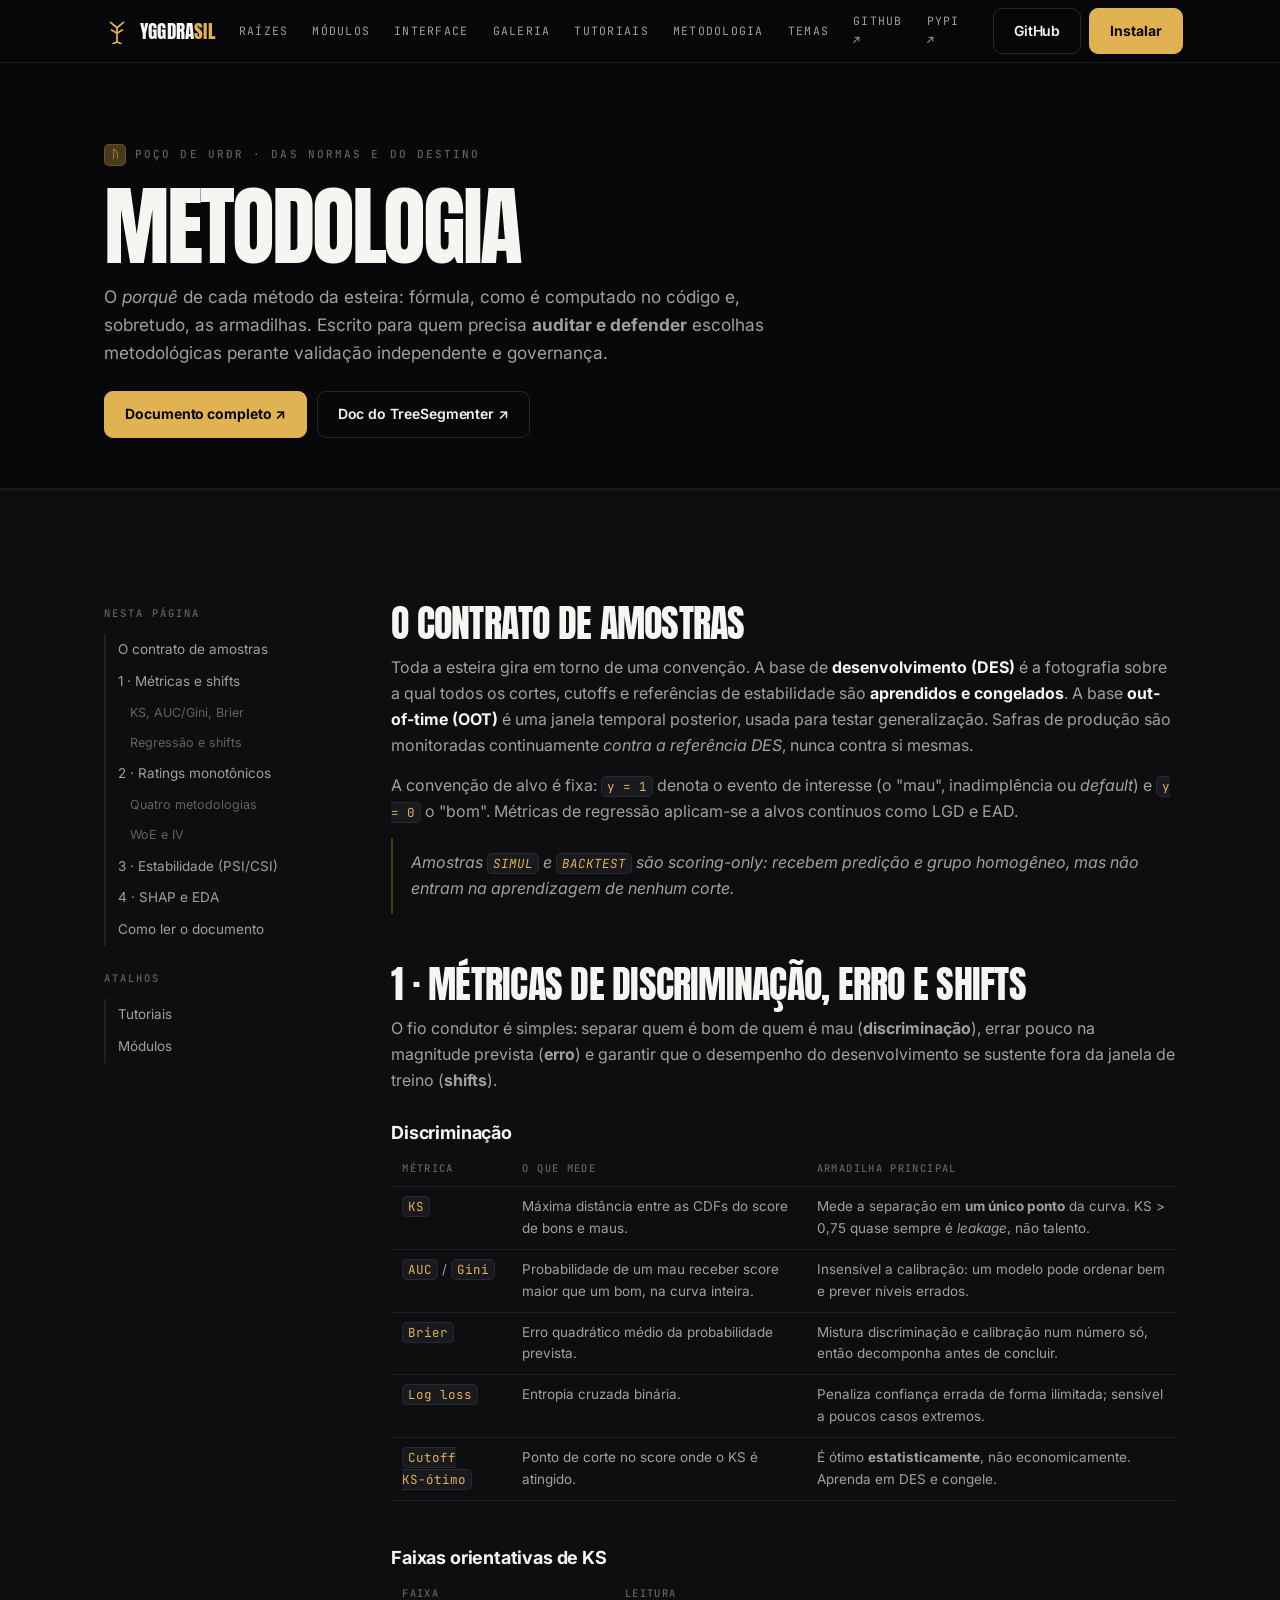
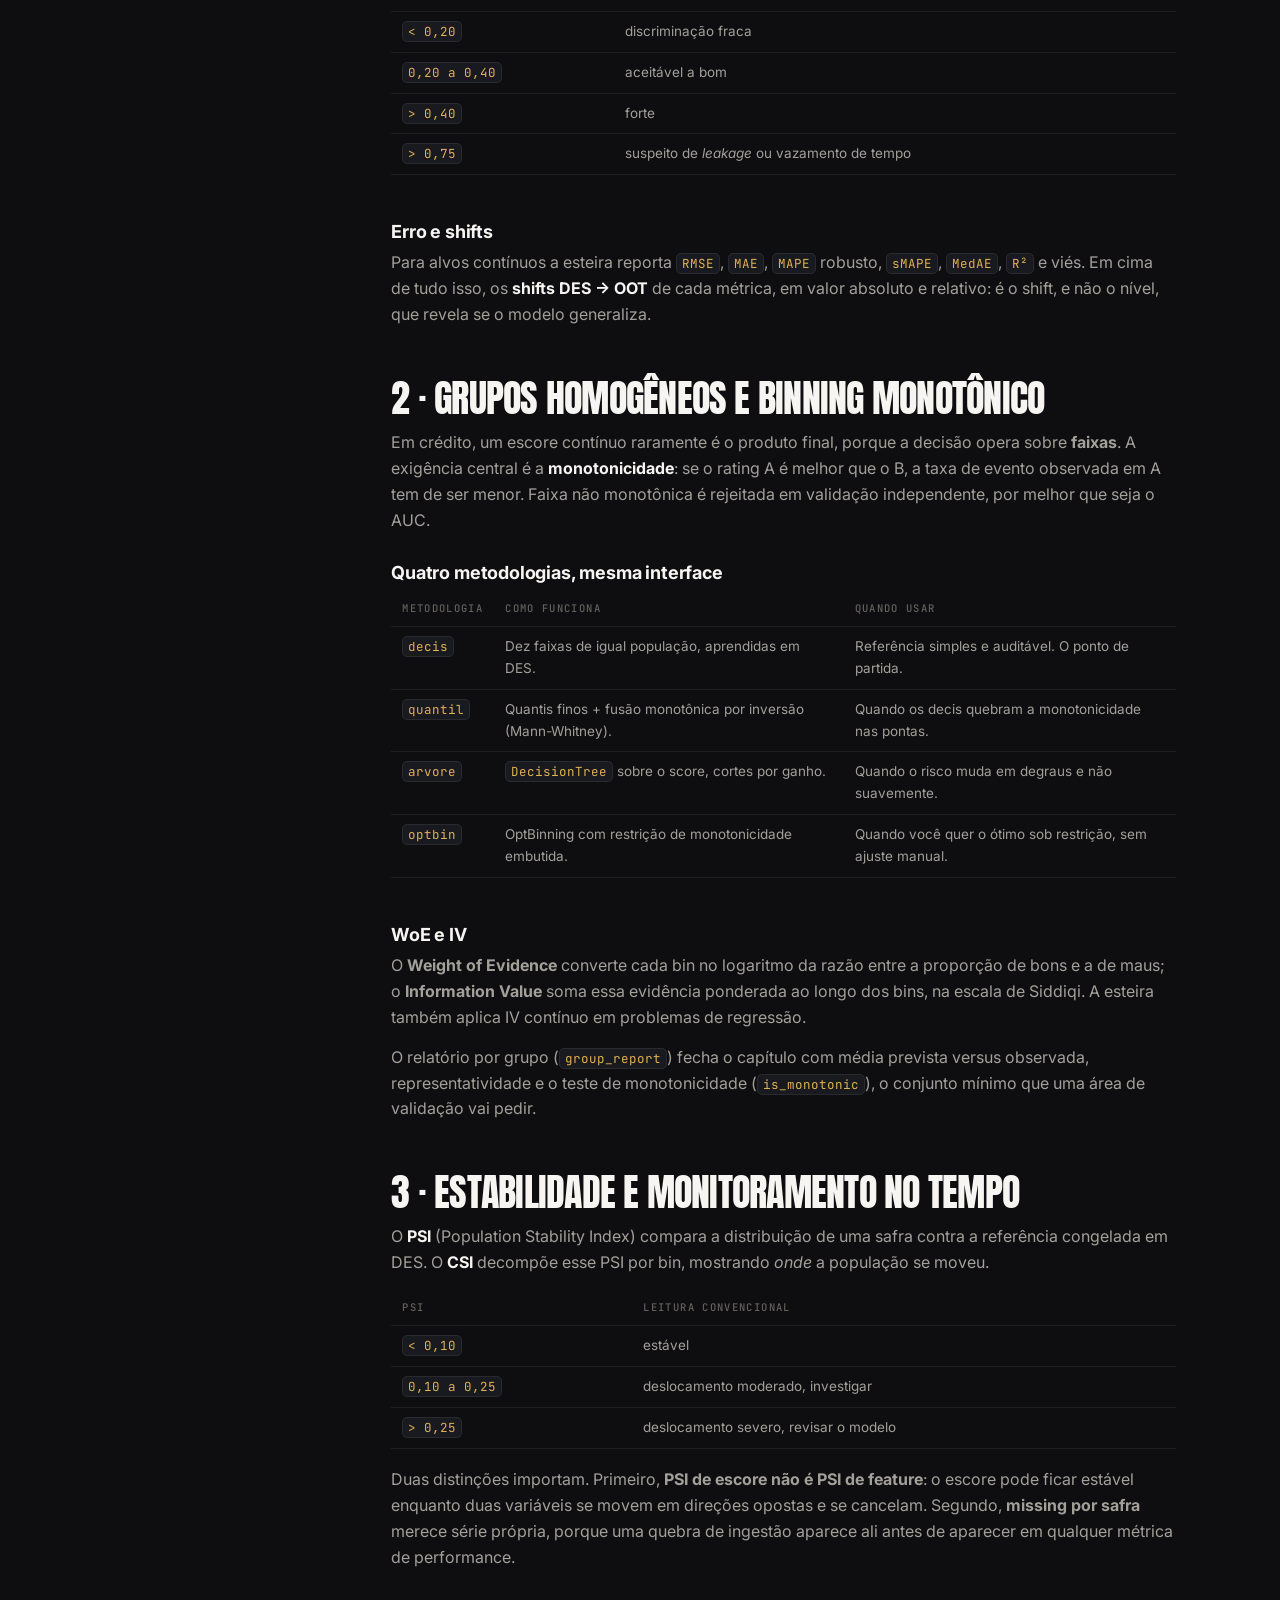
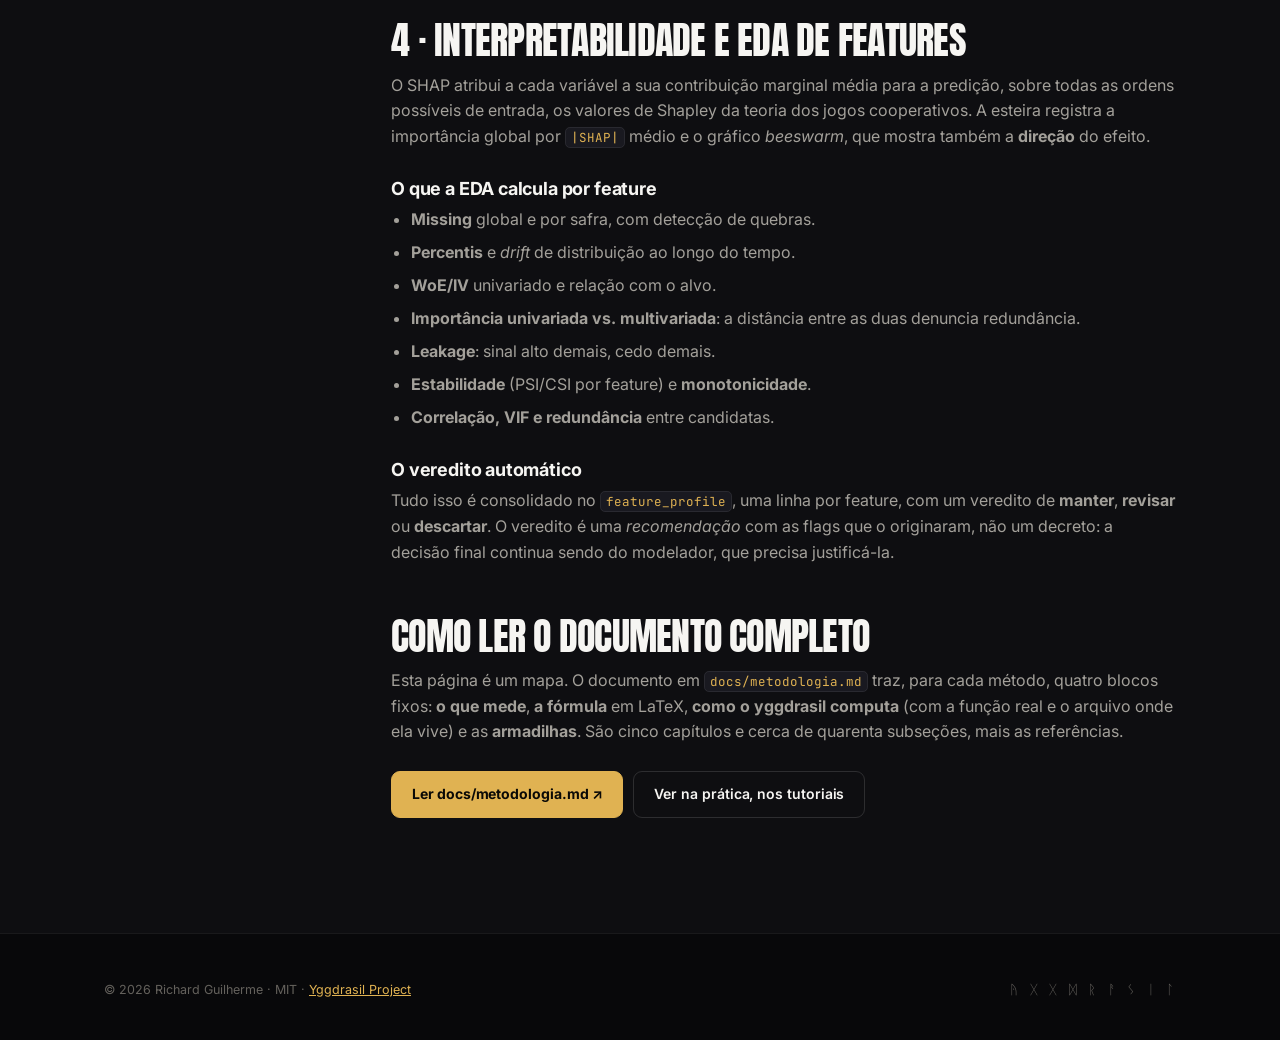
==== metodologia.html @ e8823ed9 "feat: site do Yggdrasil Project em GitHub Pages Site estático com temática de mitologia nórdica, sem" ====
<!doctype html>
<html lang="pt-BR">
<head>
<meta charset="utf-8">
<meta name="viewport" content="width=device-width, initial-scale=1">
<title>Metodologia · Yggdrasil Project</title>
<meta name="description" content="O porquê de cada método da esteira Yggdrasil: KS, AUC/Gini, shifts DES→OOT, ratings monotônicos, WoE/IV, PSI/CSI, SHAP e o veredito automático de EDA.">
<meta name="theme-color" content="#08080a">
<link rel="icon" href="data:image/svg+xml,%3Csvg xmlns='http://www.w3.org/2000/svg' viewBox='0 0 32 32'%3E%3Ctext y='26' font-size='26'%3E🌳%3C/text%3E%3C/svg%3E">
<link rel="preconnect" href="https://fonts.googleapis.com">
<link rel="preconnect" href="https://fonts.gstatic.com" crossorigin>
<link href="https://fonts.googleapis.com/css2?family=Anton&family=Inter:wght@400;500;600;700&family=JetBrains+Mono:wght@400;500&display=swap" rel="stylesheet">
<link rel="stylesheet" href="assets/css/site.css">
</head>
<body>

<a class="skip" href="#main">Pular para o conteúdo</a>

<nav class="nav">
  <div class="wrap nav__in">
    <a class="brand" href="index.html">
      <svg class="brand__mark" viewBox="0 0 24 24" fill="none" stroke="currentColor" stroke-width="1.6" stroke-linecap="round" aria-hidden="true">
        <path d="M12 22V9"/><path d="M12 9 6 4"/><path d="m12 9 6-5"/><path d="M12 14 7 11"/><path d="m12 14 5-3"/>
        <path d="M12 22 8 24"/><path d="m12 22 4 2"/>
      </svg>
      <span class="brand__txt">Yggdra<span>sil</span></span>
    </a>
    <div class="nav__links" data-navlinks>
      <a href="index.html#raizes">Raízes</a>
      <a href="index.html#ramos">Módulos</a>
      <a href="index.html#interface">Interface</a>
      <a href="index.html#galeria">Galeria</a>
      <a href="tutoriais.html">Tutoriais</a>
      <a href="metodologia.html">Metodologia</a>
      <a href="index.html#mundos">Temas</a>
      <a href="https://github.com/richardguilhermeds/Yggdrasil-Project" target="_blank" rel="noopener">GitHub ↗</a>
      <a href="https://pypi.org/project/yggdrasil-project/" target="_blank" rel="noopener">PyPI ↗</a>
    </div>
    <div class="nav__cta">
      <a class="btn" href="https://github.com/richardguilhermeds/Yggdrasil-Project" target="_blank" rel="noopener">GitHub</a>
      <a class="btn btn--solid" href="index.html#instalacao">Instalar</a>
      <button class="nav__burger" data-burger aria-label="Abrir menu" aria-expanded="false">
        <svg width="16" height="16" viewBox="0 0 16 16" fill="none" stroke="currentColor" stroke-width="1.6"><path d="M2 4h12M2 8h12M2 12h12"/></svg>
      </button>
    </div>
  </div>
</nav>

<main id="main">

<header class="page-hero">
  <div class="wrap">
    <p class="eyebrow"><span class="rune" aria-hidden="true">ᚢ</span> Poço de Urðr · das normas e do destino</p>
    <h1>Metodologia</h1>
    <p class="lede">
      O <i>porquê</i> de cada método da esteira: fórmula, como é computado no código e, sobretudo,
      as armadilhas. Escrito para quem precisa <b>auditar e defender</b> escolhas metodológicas
      perante validação independente e governança.
    </p>
    <div class="hero__actions" style="margin-top:24px">
      <a class="btn btn--solid" href="https://github.com/richardguilhermeds/Yggdrasil-Project/blob/main/docs/metodologia.md" target="_blank" rel="noopener">Documento completo ↗</a>
      <a class="btn" href="https://github.com/richardguilhermeds/Yggdrasil-Project/blob/main/docs/credit-risk/tree-segmenter.md" target="_blank" rel="noopener">Doc do TreeSegmenter ↗</a>
    </div>
  </div>
</header>

<section class="section">
  <div class="wrap doc">

    <aside class="toc">
      <h4>Nesta página</h4>
      <a href="#contrato">O contrato de amostras</a>
      <a href="#c1">1 · Métricas e shifts</a>
      <a class="sub" href="#c1">KS, AUC/Gini, Brier</a>
      <a class="sub" href="#c1">Regressão e shifts</a>
      <a href="#c2">2 · Ratings monotônicos</a>
      <a class="sub" href="#c2">Quatro metodologias</a>
      <a class="sub" href="#c2">WoE e IV</a>
      <a href="#c3">3 · Estabilidade (PSI/CSI)</a>
      <a href="#c4">4 · SHAP e EDA</a>
      <a href="#leitura">Como ler o documento</a>
      <h4 style="margin-top:24px">Atalhos</h4>
      <a href="tutoriais.html">Tutoriais</a>
      <a href="index.html#ramos">Módulos</a>
    </aside>

    <div class="prose">

      <h2 id="contrato">O contrato de amostras</h2>
      <p>
        Toda a esteira gira em torno de uma convenção. A base de <strong>desenvolvimento (DES)</strong>
        é a fotografia sobre a qual todos os cortes, cutoffs e referências de estabilidade são
        <strong>aprendidos e congelados</strong>. A base <strong>out-of-time (OOT)</strong> é uma janela
        temporal posterior, usada para testar generalização. Safras de produção são monitoradas
        continuamente <em>contra a referência DES</em>, nunca contra si mesmas.
      </p>
      <p>
        A convenção de alvo é fixa: <code>y = 1</code> denota o evento de interesse (o "mau",
        inadimplência ou <i>default</i>) e <code>y = 0</code> o "bom". Métricas de regressão aplicam-se
        a alvos contínuos como LGD e EAD.
      </p>
      <blockquote>
        Amostras <code>SIMUL</code> e <code>BACKTEST</code> são <i>scoring-only</i>: recebem predição e
        grupo homogêneo, mas não entram na aprendizagem de nenhum corte.
      </blockquote>

      <h2 id="c1">1 · Métricas de discriminação, erro e shifts</h2>
      <p>
        O fio condutor é simples: separar quem é bom de quem é mau (<b>discriminação</b>), errar pouco
        na magnitude prevista (<b>erro</b>) e garantir que o desempenho do desenvolvimento se sustente
        fora da janela de treino (<b>shifts</b>).
      </p>

      <h3>Discriminação</h3>
      <div class="scroll-x">
      <table>
        <tr><th>métrica</th><th>o que mede</th><th>armadilha principal</th></tr>
        <tr><td><code>KS</code></td><td>Máxima distância entre as CDFs do score de bons e maus.</td><td>Mede a separação em <b>um único ponto</b> da curva. KS &gt; 0,75 quase sempre é <i>leakage</i>, não talento.</td></tr>
        <tr><td><code>AUC</code> / <code>Gini</code></td><td>Probabilidade de um mau receber score maior que um bom, na curva inteira.</td><td>Insensível a calibração: um modelo pode ordenar bem e prever níveis errados.</td></tr>
        <tr><td><code>Brier</code></td><td>Erro quadrático médio da probabilidade prevista.</td><td>Mistura discriminação e calibração num número só, então decomponha antes de concluir.</td></tr>
        <tr><td><code>Log loss</code></td><td>Entropia cruzada binária.</td><td>Penaliza confiança errada de forma ilimitada; sensível a poucos casos extremos.</td></tr>
        <tr><td><code>Cutoff KS-ótimo</code></td><td>Ponto de corte no score onde o KS é atingido.</td><td>É ótimo <b>estatisticamente</b>, não economicamente. Aprenda em DES e congele.</td></tr>
      </table>
      </div>

      <h3>Faixas orientativas de KS</h3>
      <div class="scroll-x">
      <table>
        <tr><th>faixa</th><th>leitura</th></tr>
        <tr><td><code>&lt; 0,20</code></td><td>discriminação fraca</td></tr>
        <tr><td><code>0,20 a 0,40</code></td><td>aceitável a bom</td></tr>
        <tr><td><code>&gt; 0,40</code></td><td>forte</td></tr>
        <tr><td><code>&gt; 0,75</code></td><td>suspeito de <i>leakage</i> ou vazamento de tempo</td></tr>
      </table>
      </div>

      <h3>Erro e shifts</h3>
      <p>
        Para alvos contínuos a esteira reporta <code>RMSE</code>, <code>MAE</code>, <code>MAPE</code>
        robusto, <code>sMAPE</code>, <code>MedAE</code>, <code>R²</code> e viés. Em cima de tudo isso,
        os <strong>shifts DES → OOT</strong> de cada métrica, em valor absoluto e relativo: é o shift,
        e não o nível, que revela se o modelo generaliza.
      </p>

      <h2 id="c2">2 · Grupos homogêneos e binning monotônico</h2>
      <p>
        Em crédito, um escore contínuo raramente é o produto final, porque a decisão opera sobre
        <b>faixas</b>. A exigência central é a <strong>monotonicidade</strong>: se o rating A é melhor
        que o B, a taxa de evento observada em A tem de ser menor. Faixa não monotônica é rejeitada em
        validação independente, por melhor que seja o AUC.
      </p>

      <h3>Quatro metodologias, mesma interface</h3>
      <div class="scroll-x">
      <table>
        <tr><th>metodologia</th><th>como funciona</th><th>quando usar</th></tr>
        <tr><td><code>decis</code></td><td>Dez faixas de igual população, aprendidas em DES.</td><td>Referência simples e auditável. O ponto de partida.</td></tr>
        <tr><td><code>quantil</code></td><td>Quantis finos + fusão monotônica por inversão (Mann-Whitney).</td><td>Quando os decis quebram a monotonicidade nas pontas.</td></tr>
        <tr><td><code>arvore</code></td><td><code>DecisionTree</code> sobre o score, cortes por ganho.</td><td>Quando o risco muda em degraus e não suavemente.</td></tr>
        <tr><td><code>optbin</code></td><td>OptBinning com restrição de monotonicidade embutida.</td><td>Quando você quer o ótimo sob restrição, sem ajuste manual.</td></tr>
      </table>
      </div>

      <h3>WoE e IV</h3>
      <p>
        O <b>Weight of Evidence</b> converte cada bin no logaritmo da razão entre a proporção de bons e
        a de maus; o <b>Information Value</b> soma essa evidência ponderada ao longo dos bins, na escala
        de Siddiqi. A esteira também aplica IV contínuo em problemas de regressão.
      </p>
      <p>
        O relatório por grupo (<code>group_report</code>) fecha o capítulo com média prevista versus
        observada, representatividade e o teste de monotonicidade (<code>is_monotonic</code>), o
        conjunto mínimo que uma área de validação vai pedir.
      </p>

      <h2 id="c3">3 · Estabilidade e monitoramento no tempo</h2>
      <p>
        O <strong>PSI</strong> (Population Stability Index) compara a distribuição de uma safra contra
        a referência congelada em DES. O <strong>CSI</strong> decompõe esse PSI por bin, mostrando
        <i>onde</i> a população se moveu.
      </p>
      <div class="scroll-x">
      <table>
        <tr><th>PSI</th><th>leitura convencional</th></tr>
        <tr><td><code>&lt; 0,10</code></td><td>estável</td></tr>
        <tr><td><code>0,10 a 0,25</code></td><td>deslocamento moderado, investigar</td></tr>
        <tr><td><code>&gt; 0,25</code></td><td>deslocamento severo, revisar o modelo</td></tr>
      </table>
      </div>
      <p>
        Duas distinções importam. Primeiro, <b>PSI de escore não é PSI de feature</b>: o escore pode
        ficar estável enquanto duas variáveis se movem em direções opostas e se cancelam. Segundo,
        <b>missing por safra</b> merece série própria, porque uma quebra de ingestão aparece ali antes de
        aparecer em qualquer métrica de performance.
      </p>

      <h2 id="c4">4 · Interpretabilidade e EDA de features</h2>
      <p>
        O SHAP atribui a cada variável a sua contribuição marginal média para a predição, sobre todas
        as ordens possíveis de entrada, os valores de Shapley da teoria dos jogos cooperativos. A
        esteira registra a importância global por <code>|SHAP|</code> médio e o gráfico
        <i>beeswarm</i>, que mostra também a <b>direção</b> do efeito.
      </p>

      <h3>O que a EDA calcula por feature</h3>
      <ul>
        <li><b>Missing</b> global e por safra, com detecção de quebras.</li>
        <li><b>Percentis</b> e <i>drift</i> de distribuição ao longo do tempo.</li>
        <li><b>WoE/IV</b> univariado e relação com o alvo.</li>
        <li><b>Importância univariada vs. multivariada</b>: a distância entre as duas denuncia redundância.</li>
        <li><b>Leakage</b>: sinal alto demais, cedo demais.</li>
        <li><b>Estabilidade</b> (PSI/CSI por feature) e <b>monotonicidade</b>.</li>
        <li><b>Correlação, VIF e redundância</b> entre candidatas.</li>
      </ul>

      <h3>O veredito automático</h3>
      <p>
        Tudo isso é consolidado no <code>feature_profile</code>, uma linha por feature, com um
        veredito de <b>manter</b>, <b>revisar</b> ou <b>descartar</b>. O veredito é uma
        <i>recomendação</i> com as flags que o originaram, não um decreto: a decisão final continua
        sendo do modelador, que precisa justificá-la.
      </p>

      <h2 id="leitura">Como ler o documento completo</h2>
      <p>
        Esta página é um mapa. O documento em <code>docs/metodologia.md</code> traz, para cada método,
        quatro blocos fixos: <b>o que mede</b>, <b>a fórmula</b> em LaTeX, <b>como o yggdrasil computa</b>
        (com a função real e o arquivo onde ela vive) e as <b>armadilhas</b>. São cinco capítulos e
        cerca de quarenta subseções, mais as referências.
      </p>

      <div class="hero__actions" style="margin-top:26px">
        <a class="btn btn--solid" href="https://github.com/richardguilhermeds/Yggdrasil-Project/blob/main/docs/metodologia.md" target="_blank" rel="noopener">Ler docs/metodologia.md ↗</a>
        <a class="btn" href="tutoriais.html">Ver na prática, nos tutoriais</a>
      </div>

    </div>
  </div>
</section>

</main>

<footer class="foot">
  <div class="wrap">
    <div class="foot__bot" style="margin-top:0;padding-top:0;border-top:0">
      <span>© 2026 Richard Guilherme · MIT · <a href="index.html" style="color:var(--accent)">Yggdrasil Project</a></span>
      <span class="mono" style="letter-spacing:.14em">ᚤ ᚷ ᚷ ᛞ ᚱ ᚨ ᛊ ᛁ ᛚ</span>
    </div>
  </div>
</footer>

<script src="assets/js/site.js" defer></script>
</body>
</html>
---- assets/css/site.css ----
/* ============================================================================
   Yggdrasil Project · sistema visual
   Tokens semânticos + 9 temas ("os Nove Mundos"). Nunca use hex fixo no HTML:
   tudo passa por var(--…) para que a troca de mundo recolora a página inteira.
   ========================================================================== */

/* ---------- tema padrão: ÁSGARD (escuro, ouro) ---------- */
:root {
  --accent:        #e0b252;
  --accent-2:      #f0cd85;
  --accent-dim:    #4a3a17;
  --accent-on:     #0a0906;
  --accent-glow:   rgba(224, 178, 82, 0.18);

  --frame:  #08080a;
  --bg:     #0e0e11;
  --card:   #131318;
  --card-2: #191920;

  --ink:      #f6f5f2;
  --ink-dim:  #a3a09a;
  --ink-mute: #64615c;

  --line:   rgba(255, 255, 255, 0.07);
  --line-2: rgba(255, 255, 255, 0.13);
  --hatch:  rgba(255, 255, 255, 0.035);

  --ok:   #3ad17a;
  --warn: #f5b544;
  --bad:  #e2585f;
  --info: #5ab6e0;

  --shadow: 0 24px 60px -28px rgba(0, 0, 0, 0.9);

  /* layout */
  --container: 1200px;
  --gutter: clamp(20px, 5vw, 76px);
  --radius: 14px;
  --ease: cubic-bezier(0.16, 1, 0.3, 1);

  color-scheme: dark;
}

/* ---------- MIDGARD · floresta ---------- */
[data-world="midgard"] {
  --accent: #48d17f; --accent-2: #8fe8b3; --accent-dim: #1c4530;
  --accent-on: #04120a; --accent-glow: rgba(72, 209, 127, 0.16);
  --frame: #050807; --bg: #0b100d; --card: #101613; --card-2: #161e1a;
  --ink: #f0f5f1; --ink-dim: #98a89e; --ink-mute: #5c6a61;
  color-scheme: dark;
}

/* ---------- NIFLHEIM · névoa e gelo ---------- */
[data-world="niflheim"] {
  --accent: #6fd6ea; --accent-2: #a9e9f5; --accent-dim: #17414c;
  --accent-on: #041116; --accent-glow: rgba(111, 214, 234, 0.16);
  --frame: #04080b; --bg: #0a1015; --card: #0f161c; --card-2: #151e26;
  --ink: #eef5f8; --ink-dim: #93a5b0; --ink-mute: #59686f;
  color-scheme: dark;
}

/* ---------- MUSPELHEIM · brasa ---------- */
[data-world="muspelheim"] {
  --accent: #ff7a45; --accent-2: #ffab7f; --accent-dim: #521f0c;
  --accent-on: #150501; --accent-glow: rgba(255, 122, 69, 0.18);
  --frame: #0a0503; --bg: #120a06; --card: #18100b; --card-2: #201510;
  --ink: #fbf1ea; --ink-dim: #b09689; --ink-mute: #6d5a50;
  color-scheme: dark;
}

/* ---------- JÖTUNHEIM · pedra e ventania ---------- */
[data-world="jotunheim"] {
  --accent: #86aede; --accent-2: #b8d0ef; --accent-dim: #21344b;
  --accent-on: #060b12; --accent-glow: rgba(134, 174, 222, 0.15);
  --frame: #06080b; --bg: #0d1116; --card: #12171d; --card-2: #181f27;
  --ink: #eef1f5; --ink-dim: #98a2ae; --ink-mute: #5c6570;
  color-scheme: dark;
}

/* ---------- SVARTÁLFHEIM · a forja dos anões ---------- */
[data-world="svartalfheim"] {
  --accent: #b193fb; --accent-2: #cdbaff; --accent-dim: #2f2352;
  --accent-on: #0a0616; --accent-glow: rgba(177, 147, 251, 0.16);
  --frame: #07060b; --bg: #0d0b13; --card: #121019; --card-2: #191621;
  --ink: #f2effa; --ink-dim: #9e98ae; --ink-mute: #635e70;
  color-scheme: dark;
}

/* ---------- HELHEIM · alto contraste ---------- */
[data-world="helheim"] {
  --accent: #e8636b; --accent-2: #f39aa0; --accent-dim: #4a1a1e;
  --accent-on: #120304; --accent-glow: rgba(232, 99, 107, 0.16);
  --frame: #000000; --bg: #070707; --card: #0c0c0d; --card-2: #131314;
  --ink: #ffffff; --ink-dim: #9c9c9e; --ink-mute: #5e5e60;
  --line: rgba(255, 255, 255, 0.1); --line-2: rgba(255, 255, 255, 0.18);
  color-scheme: dark;
}

/* ---------- ÁLFHEIM · claro, luz dos elfos ---------- */
[data-world="alfheim"] {
  --accent: #6f4ecc; --accent-2: #5537b3; --accent-dim: #e2daf8;
  --accent-on: #ffffff; --accent-glow: rgba(111, 78, 204, 0.14);
  --frame: #ece9f4; --bg: #f8f6fd; --card: #ffffff; --card-2: #f3f0fa;
  --ink: #1b1726; --ink-dim: #5f5875; --ink-mute: #918ba3;
  --line: rgba(27, 23, 38, 0.1); --line-2: rgba(27, 23, 38, 0.16);
  --hatch: rgba(27, 23, 38, 0.035);
  --shadow: 0 24px 50px -30px rgba(27, 23, 38, 0.35);
  color-scheme: light;
}

/* ---------- VANAHEIM · claro, musgo e colheita ---------- */
[data-world="vanaheim"] {
  --accent: #4c7a24; --accent-2: #3a5f19; --accent-dim: #dcead0;
  --accent-on: #ffffff; --accent-glow: rgba(76, 122, 36, 0.14);
  --frame: #e9ebe2; --bg: #f7f8f2; --card: #ffffff; --card-2: #f1f3ea;
  --ink: #1a2016; --ink-dim: #57604f; --ink-mute: #8b937f;
  --line: rgba(26, 32, 22, 0.1); --line-2: rgba(26, 32, 22, 0.16);
  --hatch: rgba(26, 32, 22, 0.035);
  --shadow: 0 24px 50px -30px rgba(26, 32, 22, 0.3);
  color-scheme: light;
}

/* ============================ base ======================================== */

*, *::before, *::after { box-sizing: border-box; }

html { scroll-behavior: smooth; scroll-padding-top: 84px; }
@media (prefers-reduced-motion: reduce) {
  html { scroll-behavior: auto; }
  *, *::before, *::after { animation-duration: 0.01ms !important; transition-duration: 0.01ms !important; }
}

body {
  margin: 0;
  background: var(--frame);
  color: var(--ink);
  font-family: "Inter", -apple-system, BlinkMacSystemFont, "Segoe UI", Roboto, sans-serif;
  font-size: 16px;
  line-height: 1.62;
  -webkit-font-smoothing: antialiased;
  text-rendering: optimizeLegibility;
  overflow-x: hidden;
  transition: background 0.4s var(--ease), color 0.4s var(--ease);
}

img { max-width: 100%; display: block; }
a { color: inherit; }

::selection { background: var(--accent); color: var(--accent-on); }

.mono, code, kbd, pre {
  font-family: "JetBrains Mono", ui-monospace, SFMono-Regular, Menlo, Consolas, monospace;
  font-feature-settings: "liga" 0;
}

/* --------------------------- primitivas ---------------------------------- */

.wrap { width: 100%; max-width: var(--container); margin-inline: auto; padding-inline: var(--gutter); }

.eyebrow {
  display: inline-flex; align-items: center; gap: 9px;
  font-family: "JetBrains Mono", monospace;
  font-size: 11px; font-weight: 500;
  letter-spacing: 0.19em; text-transform: uppercase;
  color: var(--ink-mute);
  margin: 0 0 18px;
}
.eyebrow .rune {
  display: grid; place-items: center;
  width: 22px; height: 22px; border-radius: 5px;
  background: var(--accent-dim); color: var(--accent);
  font-size: 12px; letter-spacing: 0;
  border: 1px solid var(--line-2);
}

h1, h2, h3, .display {
  font-family: "Anton", "Inter", sans-serif;
  font-weight: 400;
  letter-spacing: -0.02em;
  line-height: 0.95;
  text-transform: uppercase;
  margin: 0;
}

.h-sec { font-size: clamp(34px, 5.6vw, 62px); letter-spacing: -0.025em; }
.h-card { font-size: 21px; letter-spacing: -0.005em; line-height: 1.1; }

.lede { color: var(--ink-dim); font-size: clamp(15px, 1.35vw, 17.5px); max-width: 62ch; margin: 16px 0 0; }
.muted { color: var(--ink-dim); }
.tiny { font-size: 13px; color: var(--ink-mute); }

.section { padding: clamp(64px, 9vw, 128px) 0; border-top: 1px solid var(--line); background: var(--bg); }
.section--frame { background: var(--frame); }

.card {
  background: var(--card);
  border: 1px solid var(--line);
  border-radius: var(--radius);
  transition: border-color 0.3s var(--ease), transform 0.3s var(--ease), background 0.4s var(--ease);
}
.card:hover { border-color: var(--line-2); }

.btn {
  display: inline-flex; align-items: center; gap: 9px;
  padding: 11px 20px; border-radius: 9px;
  font-size: 14px; font-weight: 600; letter-spacing: -0.005em;
  text-decoration: none; cursor: pointer;
  border: 1px solid var(--line-2); background: transparent; color: var(--ink);
  transition: all 0.22s var(--ease);
}
.btn:hover { border-color: var(--accent); color: var(--accent); }
.btn--solid { background: var(--accent); color: var(--accent-on); border-color: var(--accent); font-weight: 700; }
.btn--solid:hover { background: var(--accent-2); border-color: var(--accent-2); color: var(--accent-on); filter: none; }
.btn--lg { padding: 14px 26px; font-size: 15px; }

.chip {
  display: inline-flex; align-items: center; gap: 6px;
  padding: 4px 10px; border-radius: 999px;
  border: 1px solid var(--line-2); background: var(--card-2);
  font-family: "JetBrains Mono", monospace; font-size: 11px;
  letter-spacing: 0.05em; color: var(--ink-dim);
  white-space: nowrap;
}
.chip--accent { color: var(--accent); border-color: var(--accent-dim); background: var(--accent-dim); }

.dot { width: 7px; height: 7px; border-radius: 50%; background: currentColor; flex: none; }

/* ============================ nav ========================================= */

.nav {
  position: sticky; top: 0; z-index: 90;
  background: color-mix(in srgb, var(--frame) 86%, transparent);
  backdrop-filter: blur(14px) saturate(140%);
  border-bottom: 1px solid var(--line);
}
.nav__in { display: flex; align-items: center; gap: 12px; height: 62px; }

.brand { display: flex; align-items: center; gap: 10px; text-decoration: none; margin-right: auto; }
.brand__mark { width: 26px; height: 26px; color: var(--accent); flex: none; }
.brand__txt {
  font-family: "Anton", sans-serif; font-size: 19px; letter-spacing: 0.01em;
  text-transform: uppercase; color: var(--ink);
}
.brand__txt span { color: var(--accent); }

.nav__links { display: flex; align-items: center; gap: 2px; }
.nav__links a {
  padding: 7px 11px; border-radius: 7px; text-decoration: none;
  font-family: "JetBrains Mono", monospace; font-size: 11.5px;
  letter-spacing: 0.11em; text-transform: uppercase; color: var(--ink-dim);
  transition: color 0.2s, background 0.2s;
}
.nav__links a:hover { color: var(--ink); background: var(--hatch); }

.nav__cta { display: flex; align-items: center; gap: 8px; margin-left: 10px; }

.nav__burger {
  display: none; width: 38px; height: 34px; border-radius: 8px;
  border: 1px solid var(--line-2); background: transparent; color: var(--ink);
  cursor: pointer; align-items: center; justify-content: center;
}

@media (max-width: 940px) {
  .nav__links {
    position: absolute; inset: 62px 0 auto; flex-direction: column; align-items: stretch;
    gap: 0; padding: 10px var(--gutter) 18px;
    background: var(--frame); border-bottom: 1px solid var(--line);
    display: none;
  }
  .nav__links.is-open { display: flex; }
  .nav__links a { padding: 12px 4px; font-size: 13px; border-bottom: 1px solid var(--line); }
  .nav__burger { display: inline-flex; }
  .nav__cta .btn:not(.btn--solid) { display: none; }
}

/* ============================ hero ======================================== */

.hero { position: relative; overflow: hidden; background: var(--frame); padding: clamp(48px, 8vw, 92px) 0 clamp(56px, 8vw, 104px); }
.hero::before {
  content: ""; position: absolute; inset: -40% -10% auto; height: 130%;
  background: radial-gradient(60% 46% at 50% 0%, var(--accent-glow), transparent 72%);
  pointer-events: none;
}
.hero::after {
  content: ""; position: absolute; inset: 0; pointer-events: none;
  background-image: linear-gradient(var(--hatch) 1px, transparent 1px),
                    linear-gradient(90deg, var(--hatch) 1px, transparent 1px);
  background-size: 62px 62px;
  mask-image: radial-gradient(70% 60% at 50% 30%, #000 20%, transparent 78%);
  -webkit-mask-image: radial-gradient(70% 60% at 50% 30%, #000 20%, transparent 78%);
}
.hero > * { position: relative; z-index: 1; }

/* pill de repositório, acima do título */
.hero__repo {
  display: inline-flex; align-items: center; gap: 9px;
  padding: 6px 8px 6px 12px; border-radius: 999px;
  border: 1px solid var(--line-2); background: var(--card);
  text-decoration: none; color: var(--ink-dim);
  font-family: "JetBrains Mono", monospace; font-size: 11.5px; letter-spacing: 0.04em;
  transition: all 0.22s var(--ease);
}
.hero__repo:hover { border-color: var(--accent); color: var(--ink); }
.hero__repo svg { width: 15px; height: 15px; flex: none; }
.hero__repo .go {
  padding: 2px 8px; border-radius: 999px; background: var(--accent-dim); color: var(--accent);
  font-size: 10.5px; letter-spacing: 0.1em; text-transform: uppercase;
}

.hero__title {
  font-size: clamp(62px, 15.5vw, 208px);
  letter-spacing: -0.045em; line-height: 0.84;
  margin: 16px 0 0;
}
.hero__kenning {
  font-family: "JetBrains Mono", monospace; font-size: clamp(10px, 1.4vw, 13px);
  letter-spacing: 0.34em; text-transform: uppercase; color: var(--accent);
  display: block; margin-top: 16px;
}
.hero__lede { font-size: clamp(16px, 1.6vw, 19.5px); color: var(--ink-dim); max-width: 60ch; margin: 26px 0 0; }
.hero__lede strong { color: var(--ink); font-weight: 600; }

.hero__actions { display: flex; flex-wrap: wrap; gap: 10px; margin-top: 30px; align-items: center; }

.hero__chips { display: flex; flex-wrap: wrap; gap: 7px; margin-top: 26px; }

.hero__quote {
  margin: 34px 0 0; padding: 14px 0 14px 20px;
  border-left: 2px solid var(--accent-dim);
  font-style: italic; color: var(--ink-dim); font-size: 15px; max-width: 58ch;
}

/* comando de instalação copiável */
.cmd {
  display: inline-flex; align-items: center; gap: 12px;
  background: var(--card); border: 1px solid var(--line-2); border-radius: 10px;
  padding: 10px 10px 10px 15px; max-width: 100%;
}
.cmd code { font-size: 13px; color: var(--ink); white-space: nowrap; overflow: auto; }
.cmd code::before { content: "$ "; color: var(--accent); }
.cmd button {
  flex: none; border: 1px solid var(--line-2); background: var(--card-2); color: var(--ink-dim);
  border-radius: 7px; padding: 5px 11px; font-size: 11px; cursor: pointer;
  font-family: "JetBrains Mono", monospace; letter-spacing: 0.08em; text-transform: uppercase;
  transition: all 0.2s;
}
.cmd button:hover { color: var(--accent); border-color: var(--accent); }
.cmd button.is-done { color: var(--ok); border-color: var(--ok); }

/* --------- árvore do hero --------- */
.hero__grid {
  display: grid; grid-template-columns: minmax(0, 1.05fr) minmax(0, 0.95fr);
  gap: clamp(28px, 5vw, 64px); align-items: center;
}
@media (max-width: 900px) { .hero__grid { grid-template-columns: 1fr; } }

.tree { width: 100%; height: auto; color: var(--accent); }
.tree .limb { stroke: currentColor; fill: none; stroke-linecap: round; opacity: 0.55; }
.tree .root { stroke: var(--ink-mute); fill: none; stroke-linecap: round; opacity: 0.75; }
.tree .leaf { fill: var(--accent); }
.tree .node-bg { fill: var(--card); stroke: var(--line-2); }
.tree .node-tx {
  font-family: "JetBrains Mono", monospace; font-size: 9.5px;
  fill: var(--ink-dim); letter-spacing: 0.06em;
}
.tree .halo { fill: var(--accent); opacity: 0.1; }
.tree .pulse { animation: pulse 4.5s var(--ease) infinite; transform-origin: center; }
.tree .pulse:nth-of-type(2n) { animation-delay: -1.5s; }
.tree .pulse:nth-of-type(3n) { animation-delay: -3s; }
@keyframes pulse { 0%, 100% { opacity: 0.35; } 50% { opacity: 1; } }

/* ============================ raízes ====================================== */

.roots { display: grid; grid-template-columns: repeat(3, 1fr); gap: 16px; margin-top: 44px; }
@media (max-width: 860px) { .roots { grid-template-columns: 1fr; } }

.root-card { padding: 26px 24px 28px; position: relative; overflow: hidden; }
.root-card::after {
  content: attr(data-rune); position: absolute; right: 14px; top: 4px;
  font-size: 84px; line-height: 1; color: var(--ink); opacity: 0.045;
  font-family: "Anton", sans-serif; pointer-events: none;
}
.root-card__well {
  font-family: "JetBrains Mono", monospace; font-size: 10.5px;
  letter-spacing: 0.2em; text-transform: uppercase; color: var(--accent);
}
.root-card h3 { margin: 12px 0 10px; }
.root-card p { margin: 0; color: var(--ink-dim); font-size: 14.5px; }
.root-card ul { margin: 16px 0 0; padding: 0; list-style: none; display: grid; gap: 7px; }
.root-card li {
  font-family: "JetBrains Mono", monospace; font-size: 12px; color: var(--ink-mute);
  display: flex; gap: 9px; align-items: baseline;
}
.root-card li::before { content: "▸"; color: var(--accent); flex: none; }

/* ============================ módulos ===================================== */

.mods { display: grid; gap: 16px; margin-top: 44px; }
.mod {
  display: grid; grid-template-columns: minmax(0, 1fr) minmax(0, 1.08fr);
  gap: clamp(20px, 3.4vw, 46px); align-items: center;
  padding: clamp(22px, 3vw, 38px);
}
.mod:nth-child(even) .mod__txt { order: 2; }
@media (max-width: 900px) {
  .mod { grid-template-columns: 1fr; }
  .mod:nth-child(even) .mod__txt { order: 0; }
}

.mod__no {
  font-family: "Anton", sans-serif; font-size: 13px; letter-spacing: 0.12em;
  color: var(--accent); display: inline-block; margin-bottom: 10px;
}
.mod__txt h3 { margin-bottom: 12px; }
.mod__txt p { margin: 0; color: var(--ink-dim); font-size: 14.5px; }
.mod__api { margin: 16px 0 0; display: flex; flex-wrap: wrap; gap: 6px; }
.mod__api code {
  font-size: 11.5px; padding: 3px 8px; border-radius: 6px;
  background: var(--card-2); border: 1px solid var(--line); color: var(--ink-dim);
}

/* --------- mockups (painéis falsos de UI) --------- */
.mock {
  background: var(--card-2); border: 1px solid var(--line-2); border-radius: 11px;
  overflow: hidden; box-shadow: var(--shadow); min-width: 0;
}
.mock__bar {
  display: flex; align-items: center; gap: 8px;
  padding: 8px 12px; border-bottom: 1px solid var(--line);
  background: var(--card);
  font-family: "JetBrains Mono", monospace; font-size: 10.5px;
  letter-spacing: 0.09em; text-transform: uppercase; color: var(--ink-mute);
}
.mock__bar .dot { opacity: 0.55; }
.mock__body { padding: 14px 15px; font-family: "JetBrains Mono", monospace; font-size: 12px; line-height: 1.75; }
.mock__body .k { color: var(--accent); }
.mock__body .c { color: var(--ink-mute); }
.mock__body .s { color: var(--ok); }
.mock__body .n { color: var(--info); }
.mock__body .w { color: var(--warn); }
.mock__body .b { color: var(--bad); }
.mock__body pre { margin: 0; white-space: pre-wrap; word-break: break-word; color: var(--ink-dim); }

/* tabelinha de métricas dentro do mock */
.mtable { width: 100%; border-collapse: collapse; font-family: "JetBrains Mono", monospace; font-size: 11.5px; }
.mtable th, .mtable td { text-align: right; padding: 5px 7px; border-bottom: 1px solid var(--line); }
.mtable th { color: var(--ink-mute); font-weight: 500; letter-spacing: 0.08em; text-transform: uppercase; font-size: 10px; }
.mtable td:first-child, .mtable th:first-child { text-align: left; color: var(--ink); }
.mtable tr:last-child td { border-bottom: 0; }

/* barras de importância */
.bars { display: grid; gap: 8px; }
.bar { display: grid; grid-template-columns: 92px 1fr auto; gap: 10px; align-items: center;
       font-family: "JetBrains Mono", monospace; font-size: 11px; color: var(--ink-dim); }
.bar__t { height: 7px; border-radius: 4px; background: var(--hatch); overflow: hidden; }
.bar__f { height: 100%; border-radius: 4px; background: var(--accent); }

/* diagrama de etapas */
.flow { display: grid; gap: 7px; }
.flow__row {
  display: flex; align-items: center; gap: 10px;
  padding: 8px 11px; border-radius: 8px; border: 1px solid var(--line);
  background: var(--card); font-family: "JetBrains Mono", monospace; font-size: 11.5px;
}
.flow__row .lbl { color: var(--ink); flex: 1; min-width: 0; }
.flow__row .st { font-size: 10px; letter-spacing: 0.1em; text-transform: uppercase; }
.st--ok { color: var(--ok); } .st--run { color: var(--warn); } .st--wait { color: var(--ink-mute); }

/* ============================ ciclo do crédito ============================ */

.cycle { display: grid; grid-template-columns: repeat(3, 1fr); gap: 14px; margin-top: 40px; }
@media (max-width: 780px) { .cycle { grid-template-columns: 1fr; } }
.cycle__step { padding: 24px 22px; position: relative; }
.cycle__step .n {
  font-family: "Anton", sans-serif; font-size: 40px; color: var(--accent); opacity: 0.28; line-height: 1;
}
.cycle__step h3 { margin: 6px 0 8px; font-size: 19px; }
.cycle__step p { margin: 0; font-size: 14px; color: var(--ink-dim); }

/* ============================ galeria ===================================== */

/* 3 colunas x 2 linhas; cai para 2 e depois 1 conforme aperta */
.gallery { display: grid; grid-template-columns: repeat(3, 1fr); gap: 14px; margin-top: 42px; }
@media (max-width: 980px) { .gallery { grid-template-columns: repeat(2, 1fr); } }
@media (max-width: 620px) { .gallery { grid-template-columns: 1fr; } }

.shot { overflow: hidden; padding: 0; display: block; text-decoration: none; }
.shot:hover { border-color: var(--accent); }
/* aspect fixo: as 6 figuras saem em 16:10 do gerador, então o grid nunca desalinha */
.shot img { width: 100%; aspect-ratio: 16 / 10; object-fit: contain; background: #fff; }
.shot figcaption { padding: 12px 14px; border-top: 1px solid var(--line); }
.shot .mod__no { margin: 0 0 4px; font-size: 10.5px; display: block; }
.shot .cap { font-size: 13.5px; color: var(--ink); font-weight: 600; display: block; line-height: 1.35; }
.shot .sub { font-size: 12px; color: var(--ink-mute); display: block; margin-top: 3px; line-height: 1.45; }

/* ============================ demos em GIF ================================ */

.demos { display: grid; gap: 16px; margin-top: 42px; }
.demo { display: grid; grid-template-columns: minmax(0, 320px) minmax(0, 1fr); gap: clamp(18px, 3vw, 38px);
        align-items: center; padding: clamp(18px, 2.4vw, 28px); }
@media (max-width: 900px) { .demo { grid-template-columns: 1fr; } }

.demo__txt h3 { margin-bottom: 10px; }
.demo__txt p { margin: 0; color: var(--ink-dim); font-size: 14.5px; }
.demo__steps { margin: 16px 0 0; padding: 0; list-style: none; display: grid; gap: 6px; }
.demo__steps li {
  font-family: "JetBrains Mono", monospace; font-size: 11.5px; color: var(--ink-mute);
  display: flex; gap: 9px; align-items: baseline;
}
.demo__steps li::before { content: "▸"; color: var(--accent); flex: none; }

/* moldura de janela de UI em volta do GIF */
.demo__win { background: var(--card-2); border: 1px solid var(--line-2); border-radius: 11px;
             overflow: hidden; box-shadow: var(--shadow); min-width: 0; }
/* quebra em vez de rolar: uma barra de rolagem horizontal na "janela" fake
   entrega que é um mockup e ainda come 12px de altura */
.demo__tabs {
  display: flex; flex-wrap: wrap; align-items: center; gap: 3px; padding: 7px 9px;
  border-bottom: 1px solid var(--line); background: var(--card);
}
.demo__tabs span {
  padding: 4px 10px; border-radius: 6px; white-space: nowrap;
  font-family: "JetBrains Mono", monospace; font-size: 10.5px; letter-spacing: 0.07em;
  text-transform: uppercase; color: var(--ink-mute);
}
.demo__tabs span.on { background: var(--accent-dim); color: var(--accent); }
.demo__win img { width: 100%; background: #fff; }

/* ============================ tutoriais =================================== */

.tuts { display: grid; grid-template-columns: repeat(auto-fill, minmax(272px, 1fr)); gap: 12px; margin-top: 40px; }
.tut {
  display: flex; gap: 14px; padding: 17px 18px; text-decoration: none;
  align-items: flex-start;
}
.tut:hover { border-color: var(--accent); transform: translateY(-2px); }
.tut__no {
  font-family: "Anton", sans-serif; font-size: 15px; color: var(--accent);
  background: var(--accent-dim); border-radius: 7px; padding: 4px 8px; flex: none; line-height: 1.2;
}
.tut__t { font-size: 14.5px; font-weight: 600; color: var(--ink); display: block; line-height: 1.35; }
.tut__d { font-size: 12.5px; color: var(--ink-mute); display: block; margin-top: 5px; line-height: 1.5; }

/* ============================ temas ======================================= */

.worlds { display: grid; grid-template-columns: repeat(auto-fill, minmax(150px, 1fr)); gap: 10px; margin-top: 38px; }
.world {
  display: flex; align-items: center; gap: 10px;
  padding: 11px 13px; border-radius: 10px; cursor: pointer;
  border: 1px solid var(--line); background: var(--card);
  color: var(--ink-dim); text-align: left; font: inherit;
  transition: all 0.22s var(--ease);
}
.world:hover { border-color: var(--line-2); color: var(--ink); }
.world[aria-pressed="true"] { border-color: var(--accent); color: var(--ink); background: var(--card-2); }
.world__sw { width: 22px; height: 22px; border-radius: 6px; flex: none; border: 1px solid rgba(127,127,127,0.35); }
.world__n { font-family: "JetBrains Mono", monospace; font-size: 12px; letter-spacing: 0.03em; display: block; }
.world__s { font-size: 10.5px; color: var(--ink-mute); display: block; }

/* ============================ instalação ================================== */

.install { display: grid; grid-template-columns: minmax(0, 1fr) minmax(0, 1fr); gap: 16px; margin-top: 42px; }
@media (max-width: 860px) { .install { grid-template-columns: 1fr; } }

.pre {
  margin: 0; padding: 18px 20px; overflow-x: auto;
  background: var(--card); border: 1px solid var(--line); border-radius: var(--radius);
  font-size: 12.5px; line-height: 1.85; color: var(--ink-dim);
}
.pre .k { color: var(--accent); }
.pre .c { color: var(--ink-mute); }

.extras { width: 100%; border-collapse: collapse; font-size: 13.5px; }
.extras th, .extras td { text-align: left; padding: 10px 12px; border-bottom: 1px solid var(--line); }
.extras th { font-family: "JetBrains Mono", monospace; font-size: 10.5px; letter-spacing: 0.14em;
             text-transform: uppercase; color: var(--ink-mute); font-weight: 500; }
.extras td:first-child { white-space: nowrap; }
.extras code { font-size: 12px; color: var(--accent); }
.extras td:last-child { color: var(--ink-dim); }

/* ============================ CTA / rodapé ================================ */

.cta { text-align: center; position: relative; overflow: hidden; }
.cta::before {
  content: ""; position: absolute; inset: auto -20% -60% ; height: 120%;
  background: radial-gradient(50% 50% at 50% 100%, var(--accent-glow), transparent 70%);
  pointer-events: none;
}
.cta > * { position: relative; }
.cta .lede { margin-inline: auto; }
.cta .hero__actions { justify-content: center; }

.foot { background: var(--frame); border-top: 1px solid var(--line); padding: 46px 0 40px; }
.foot__in { display: flex; flex-wrap: wrap; gap: 26px; justify-content: space-between; align-items: flex-start; }
.foot__col h4 {
  font-family: "JetBrains Mono", monospace; font-size: 10.5px; letter-spacing: 0.19em;
  text-transform: uppercase; color: var(--ink-mute); margin: 0 0 12px; font-weight: 500;
}
.foot__col a { display: block; text-decoration: none; color: var(--ink-dim); font-size: 13.5px; padding: 3px 0; }
.foot__col a:hover { color: var(--accent); }
.foot__bot {
  margin-top: 34px; padding-top: 22px; border-top: 1px solid var(--line);
  display: flex; flex-wrap: wrap; gap: 12px; justify-content: space-between;
  font-size: 12.5px; color: var(--ink-mute);
}

/* ============================ página de conteúdo ========================== */

.page-hero { background: var(--frame); padding: clamp(44px, 6vw, 78px) 0 clamp(30px, 4vw, 50px); border-bottom: 1px solid var(--line); }
.page-hero h1 { font-size: clamp(40px, 8vw, 88px); letter-spacing: -0.035em; }

.doc { display: grid; grid-template-columns: 236px minmax(0, 1fr); gap: clamp(24px, 4vw, 56px); align-items: start; }
@media (max-width: 900px) { .doc { grid-template-columns: 1fr; } .toc { position: static !important; } }

.toc { position: sticky; top: 84px; }
.toc h4 {
  font-family: "JetBrains Mono", monospace; font-size: 10.5px; letter-spacing: 0.19em;
  text-transform: uppercase; color: var(--ink-mute); margin: 0 0 12px; font-weight: 500;
}
.toc a {
  display: block; text-decoration: none; color: var(--ink-dim); font-size: 13.5px;
  padding: 5px 0 5px 12px; border-left: 2px solid var(--line);
}
.toc a:hover { color: var(--accent); border-color: var(--accent); }
.toc a.sub { padding-left: 24px; font-size: 12.5px; color: var(--ink-mute); }

.prose h2 { font-size: clamp(26px, 3.4vw, 38px); margin: 52px 0 14px; }
.prose h2:first-child { margin-top: 0; }
.prose h3 { font-size: 18px; margin: 30px 0 10px; text-transform: none; font-family: "Inter", sans-serif; font-weight: 700; letter-spacing: -0.01em; }
.prose p { color: var(--ink-dim); margin: 0 0 14px; }
.prose ul { color: var(--ink-dim); padding-left: 20px; margin: 0 0 16px; }
.prose li { margin-bottom: 7px; }
.prose strong { color: var(--ink); }
.prose code { font-size: 12.5px; background: var(--card-2); border: 1px solid var(--line); border-radius: 5px; padding: 1px 5px; color: var(--accent); }
.prose pre code { border: 0; background: none; padding: 0; color: inherit; }
.prose table { width: 100%; border-collapse: collapse; font-size: 13.5px; margin: 0 0 18px; }
.prose th, .prose td { text-align: left; padding: 9px 11px; border-bottom: 1px solid var(--line); vertical-align: top; }
.prose th { font-family: "JetBrains Mono", monospace; font-size: 10.5px; letter-spacing: 0.13em;
            text-transform: uppercase; color: var(--ink-mute); font-weight: 500; }
.prose td { color: var(--ink-dim); }
.prose .scroll-x { overflow-x: auto; }
.prose blockquote {
  margin: 0 0 18px; padding: 12px 0 12px 18px; border-left: 2px solid var(--accent-dim);
  color: var(--ink-dim); font-style: italic;
}

/* revelação ao rolar */
.reveal { opacity: 0; transform: translateY(16px); transition: opacity 0.6s var(--ease), transform 0.6s var(--ease); }
.reveal.is-in { opacity: 1; transform: none; }
@media (prefers-reduced-motion: reduce) { .reveal { opacity: 1; transform: none; } }

/* acessibilidade */
.skip {
  position: absolute; left: -9999px; top: 8px; z-index: 200;
  background: var(--accent); color: var(--accent-on); padding: 10px 16px; border-radius: 8px;
  font-size: 14px; font-weight: 600; text-decoration: none;
}
.skip:focus { left: var(--gutter); }
:focus-visible { outline: 2px solid var(--accent); outline-offset: 3px; border-radius: 4px; }
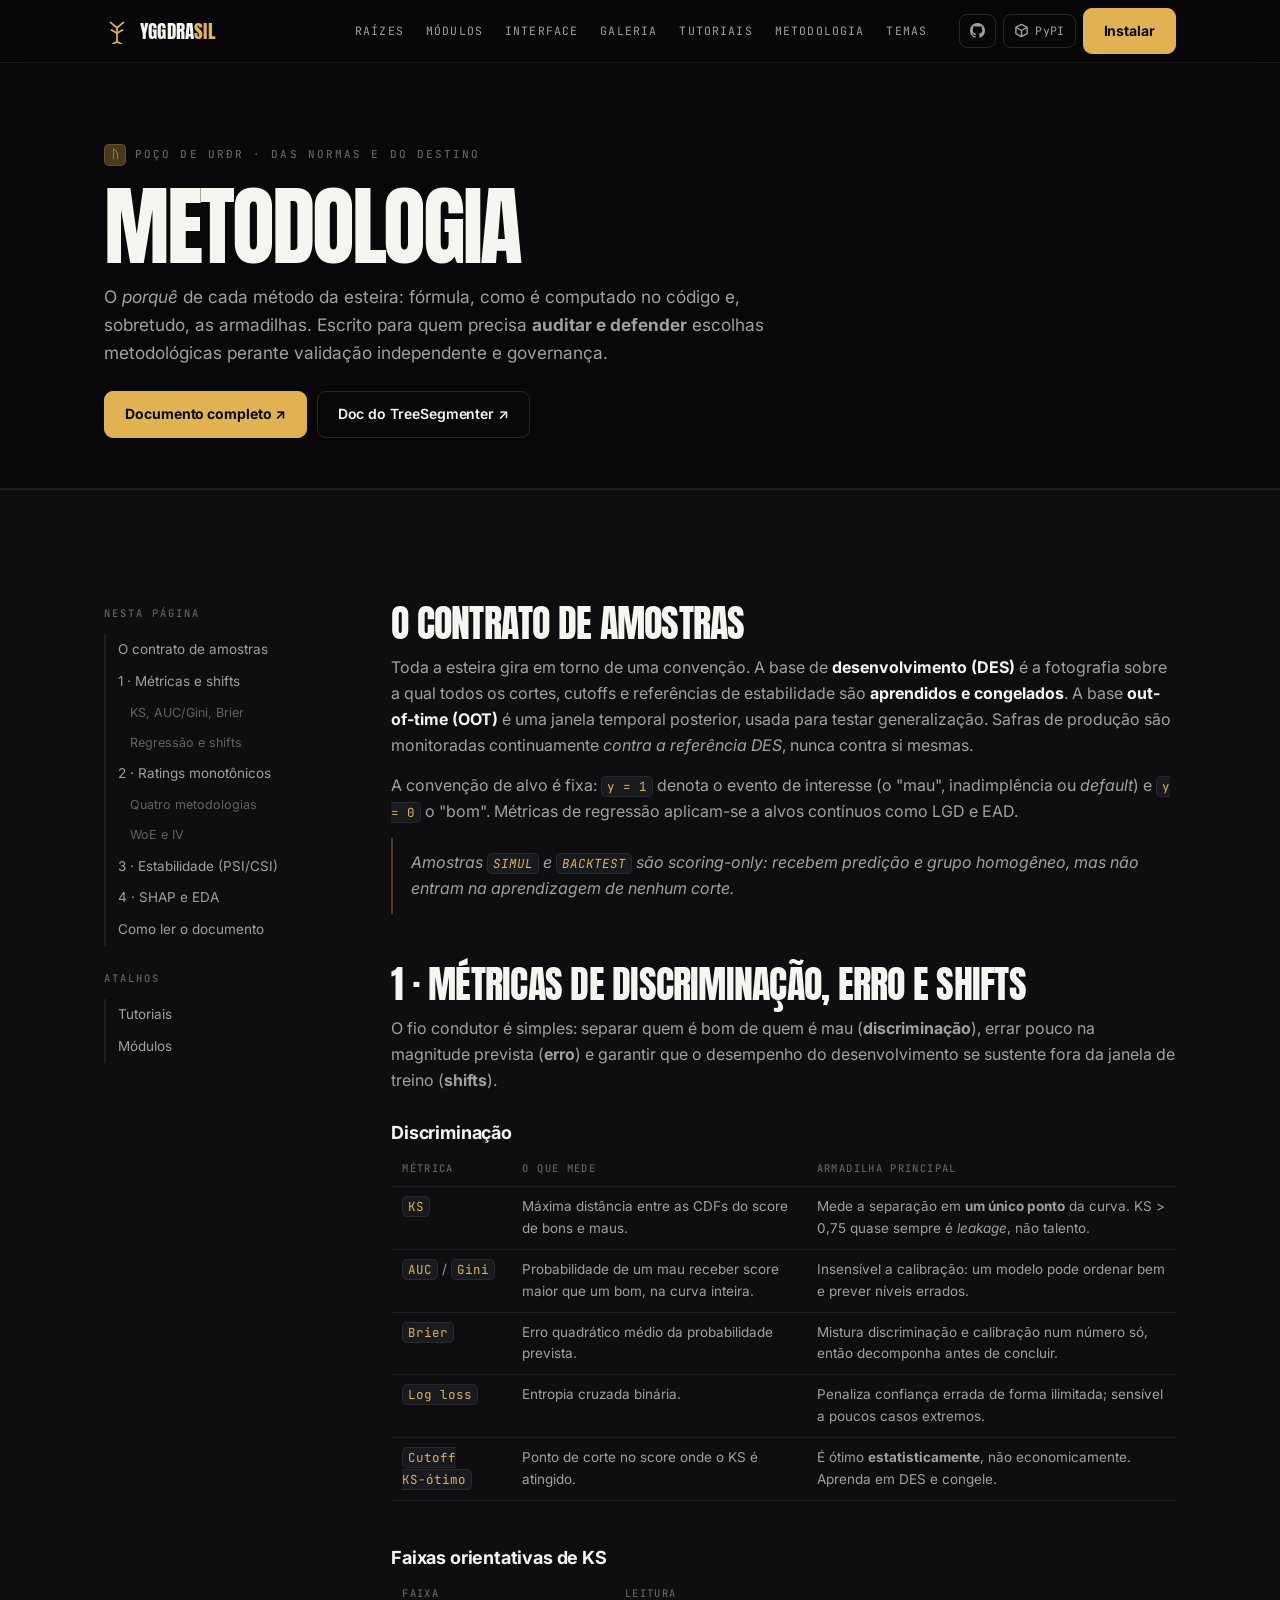
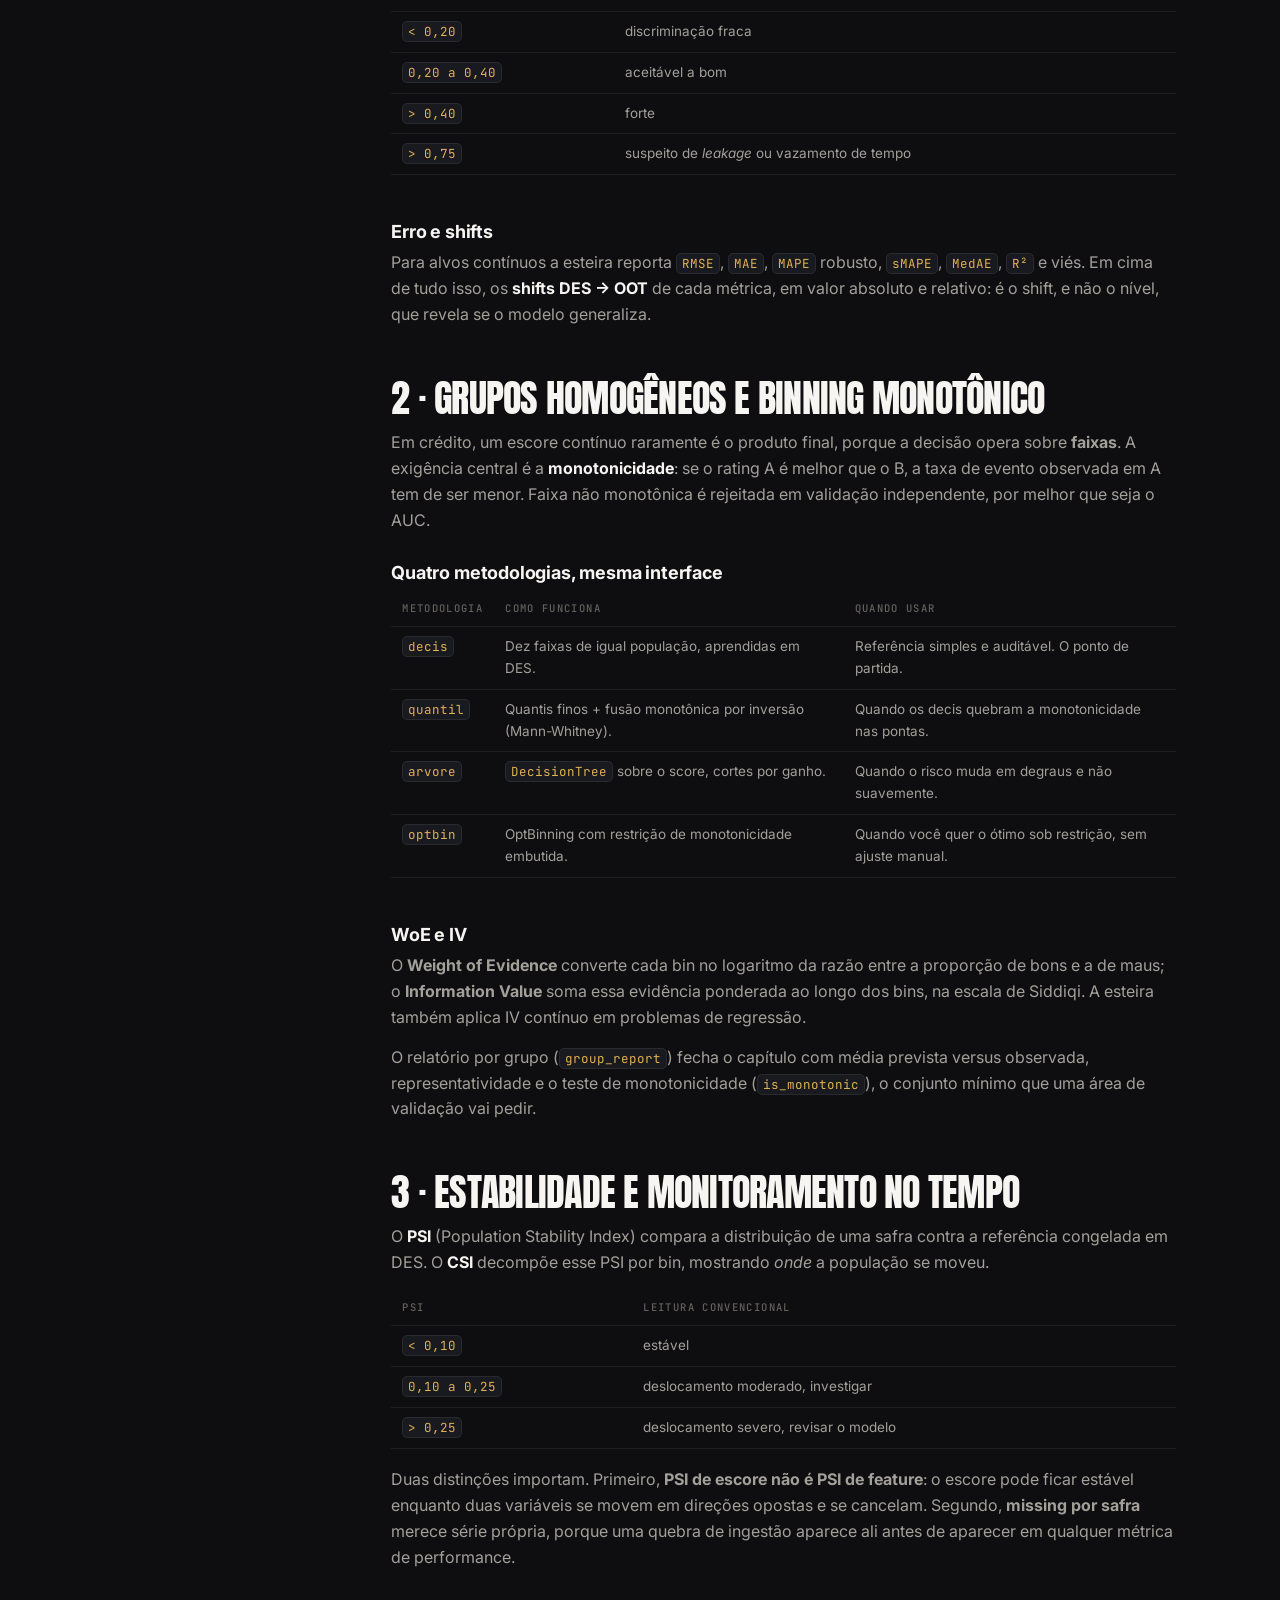
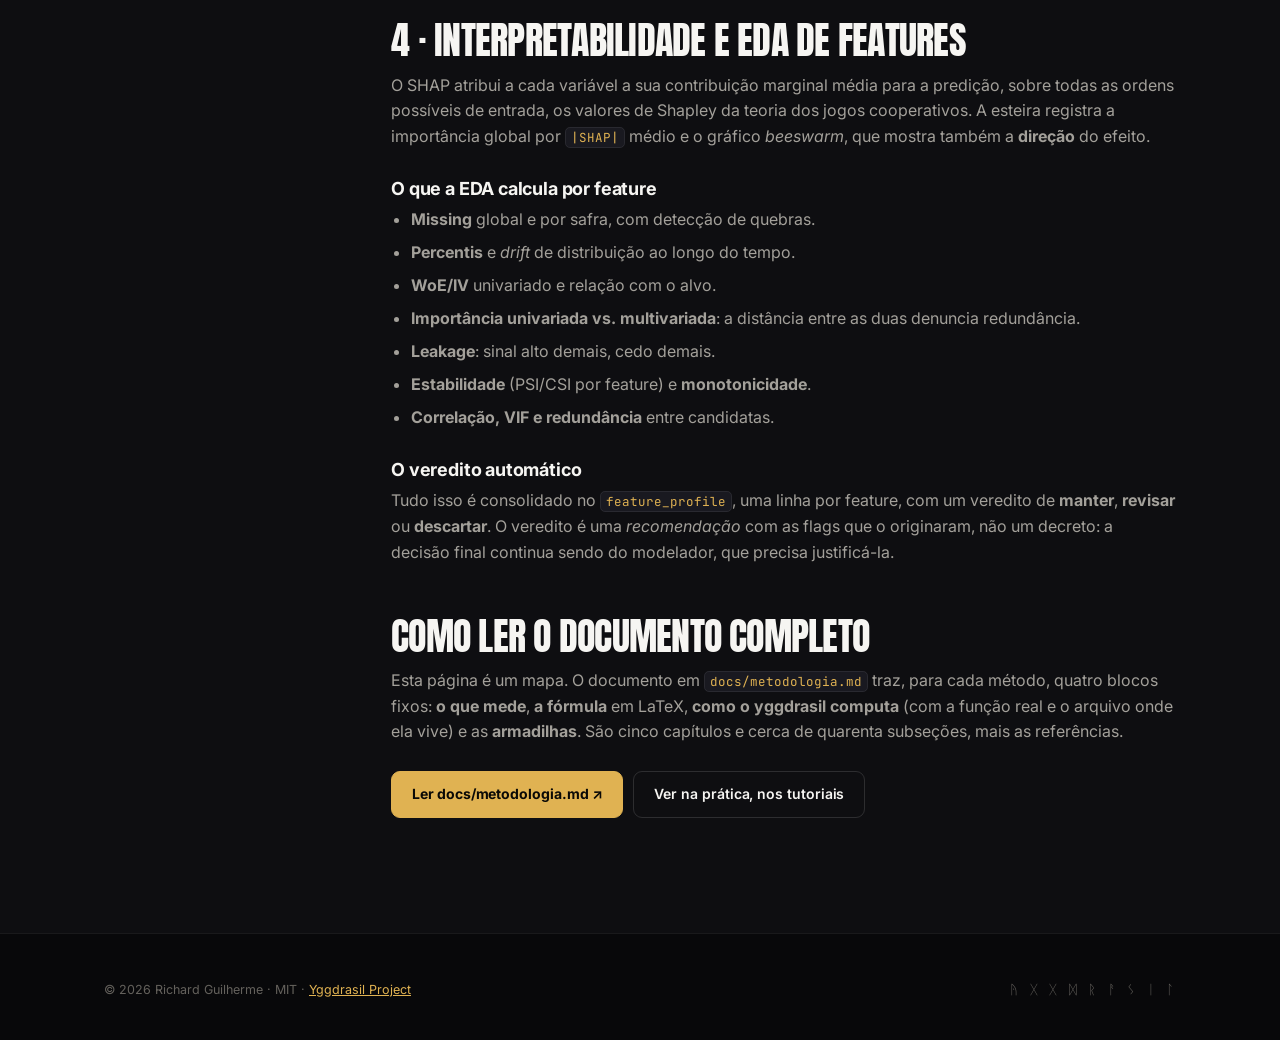
==== commit 2512a237: "feat: estrelas do GitHub na nav e no hero; corrige alinhamento da barra - Contador de estrelas ao vi" ====
--- a/metodologia.html
+++ b/metodologia.html
@@ -33,11 +33,20 @@
       <a href="tutoriais.html">Tutoriais</a>
       <a href="metodologia.html">Metodologia</a>
       <a href="index.html#mundos">Temas</a>
-      <a href="https://github.com/richardguilhermeds/Yggdrasil-Project" target="_blank" rel="noopener">GitHub ↗</a>
-      <a href="https://pypi.org/project/yggdrasil-project/" target="_blank" rel="noopener">PyPI ↗</a>
     </div>
     <div class="nav__cta">
-      <a class="btn" href="https://github.com/richardguilhermeds/Yggdrasil-Project" target="_blank" rel="noopener">GitHub</a>
+      <a class="iconbtn" href="https://github.com/richardguilhermeds/Yggdrasil-Project" target="_blank" rel="noopener" aria-label="Repositório no GitHub">
+        <svg viewBox="0 0 16 16" fill="currentColor" aria-hidden="true">
+          <path d="M8 0C3.58 0 0 3.58 0 8c0 3.54 2.29 6.53 5.47 7.59.4.07.55-.17.55-.38 0-.19-.01-.82-.01-1.49-2.01.37-2.53-.49-2.69-.94-.09-.23-.48-.94-.82-1.13-.28-.15-.68-.52-.01-.53.63-.01 1.08.58 1.23.82.72 1.21 1.87.87 2.33.66.07-.52.28-.87.51-1.07-1.78-.2-3.64-.89-3.64-3.95 0-.87.31-1.59.82-2.15-.08-.2-.36-1.02.08-2.12 0 0 .67-.21 2.2.82.64-.18 1.32-.27 2-.27s1.36.09 2 .27c1.53-1.04 2.2-.82 2.2-.82.44 1.1.16 1.92.08 2.12.51.56.82 1.27.82 2.15 0 3.07-1.87 3.75-3.65 3.95.29.25.54.73.54 1.48 0 1.07-.01 1.93-.01 2.2 0 .21.15.46.55.38A8.01 8.01 0 0 0 16 8c0-4.42-3.58-8-8-8Z"/>
+        </svg>
+        <span class="n" data-stars-host hidden><span class="star">★</span> <span data-stars>0</span></span>
+      </a>
+      <a class="iconbtn iconbtn--pypi" href="https://pypi.org/project/yggdrasil-project/" target="_blank" rel="noopener" aria-label="Pacote no PyPI">
+        <svg viewBox="0 0 16 16" fill="none" stroke="currentColor" stroke-width="1.5" stroke-linejoin="round" aria-hidden="true">
+          <path d="M8 1.5 14 4.75v6.5L8 14.5 2 11.25v-6.5L8 1.5Z"/><path d="M2 4.75 8 8l6-3.25M8 8v6.5"/>
+        </svg>
+        <span class="n">PyPI</span>
+      </a>
       <a class="btn btn--solid" href="index.html#instalacao">Instalar</a>
       <button class="nav__burger" data-burger aria-label="Abrir menu" aria-expanded="false">
         <svg width="16" height="16" viewBox="0 0 16 16" fill="none" stroke="currentColor" stroke-width="1.6"><path d="M2 4h12M2 8h12M2 12h12"/></svg>
--- a/assets/css/site.css
+++ b/assets/css/site.css
@@ -245,14 +245,31 @@
 
 .nav__links { display: flex; align-items: center; gap: 2px; }
 .nav__links a {
-  padding: 7px 11px; border-radius: 7px; text-decoration: none;
+  padding: 7px 10px; border-radius: 7px; text-decoration: none;
   font-family: "JetBrains Mono", monospace; font-size: 11.5px;
-  letter-spacing: 0.11em; text-transform: uppercase; color: var(--ink-dim);
+  letter-spacing: 0.1em; text-transform: uppercase; color: var(--ink-dim);
+  /* sem isto a seta ↗ quebra para a linha de baixo e desalinha a barra toda */
+  white-space: nowrap;
   transition: color 0.2s, background 0.2s;
 }
 .nav__links a:hover { color: var(--ink); background: var(--hatch); }
 
-.nav__cta { display: flex; align-items: center; gap: 8px; margin-left: 10px; }
+.nav__cta { display: flex; align-items: center; gap: 7px; margin-left: 10px; flex: none; }
+
+/* botões de ícone (GitHub, PyPI) alinhados com o CTA */
+.iconbtn {
+  display: inline-flex; align-items: center; gap: 6px; flex: none;
+  height: 34px; padding: 0 10px; border-radius: 8px;
+  border: 1px solid var(--line-2); background: transparent; color: var(--ink-dim);
+  text-decoration: none; white-space: nowrap;
+  transition: all 0.22s var(--ease);
+}
+.iconbtn:hover { border-color: var(--accent); color: var(--accent); }
+.iconbtn svg { width: 15px; height: 15px; flex: none; }
+.iconbtn .n {
+  font-family: "JetBrains Mono", monospace; font-size: 11.5px; letter-spacing: 0.03em;
+}
+.iconbtn .star { color: var(--accent); }
 
 .nav__burger {
   display: none; width: 38px; height: 34px; border-radius: 8px;
@@ -260,7 +277,9 @@
   cursor: pointer; align-items: center; justify-content: center;
 }
 
-@media (max-width: 940px) {
+/* 7 links de seção + brand + CTA não cabem abaixo de ~1060px: abaixo disso a
+   barra vira menu, senão os itens quebram de linha e a nav perde o alinhamento */
+@media (max-width: 1060px) {
   .nav__links {
     position: absolute; inset: 62px 0 auto; flex-direction: column; align-items: stretch;
     gap: 0; padding: 10px var(--gutter) 18px;
@@ -270,7 +289,9 @@
   .nav__links.is-open { display: flex; }
   .nav__links a { padding: 12px 4px; font-size: 13px; border-bottom: 1px solid var(--line); }
   .nav__burger { display: inline-flex; }
-  .nav__cta .btn:not(.btn--solid) { display: none; }
+}
+@media (max-width: 560px) {
+  .nav__cta .iconbtn--pypi { display: none; }   /* o link do PyPI continua no rodapé */
 }
 
 /* ============================ hero ======================================== */
@@ -291,26 +312,10 @@
 }
 .hero > * { position: relative; z-index: 1; }
 
-/* pill de repositório, acima do título */
-.hero__repo {
-  display: inline-flex; align-items: center; gap: 9px;
-  padding: 6px 8px 6px 12px; border-radius: 999px;
-  border: 1px solid var(--line-2); background: var(--card);
-  text-decoration: none; color: var(--ink-dim);
-  font-family: "JetBrains Mono", monospace; font-size: 11.5px; letter-spacing: 0.04em;
-  transition: all 0.22s var(--ease);
-}
-.hero__repo:hover { border-color: var(--accent); color: var(--ink); }
-.hero__repo svg { width: 15px; height: 15px; flex: none; }
-.hero__repo .go {
-  padding: 2px 8px; border-radius: 999px; background: var(--accent-dim); color: var(--accent);
-  font-size: 10.5px; letter-spacing: 0.1em; text-transform: uppercase;
-}
-
 .hero__title {
   font-size: clamp(62px, 15.5vw, 208px);
   letter-spacing: -0.045em; line-height: 0.84;
-  margin: 16px 0 0;
+  margin: 14px 0 0;
 }
 .hero__kenning {
   font-family: "JetBrains Mono", monospace; font-size: clamp(10px, 1.4vw, 13px);
